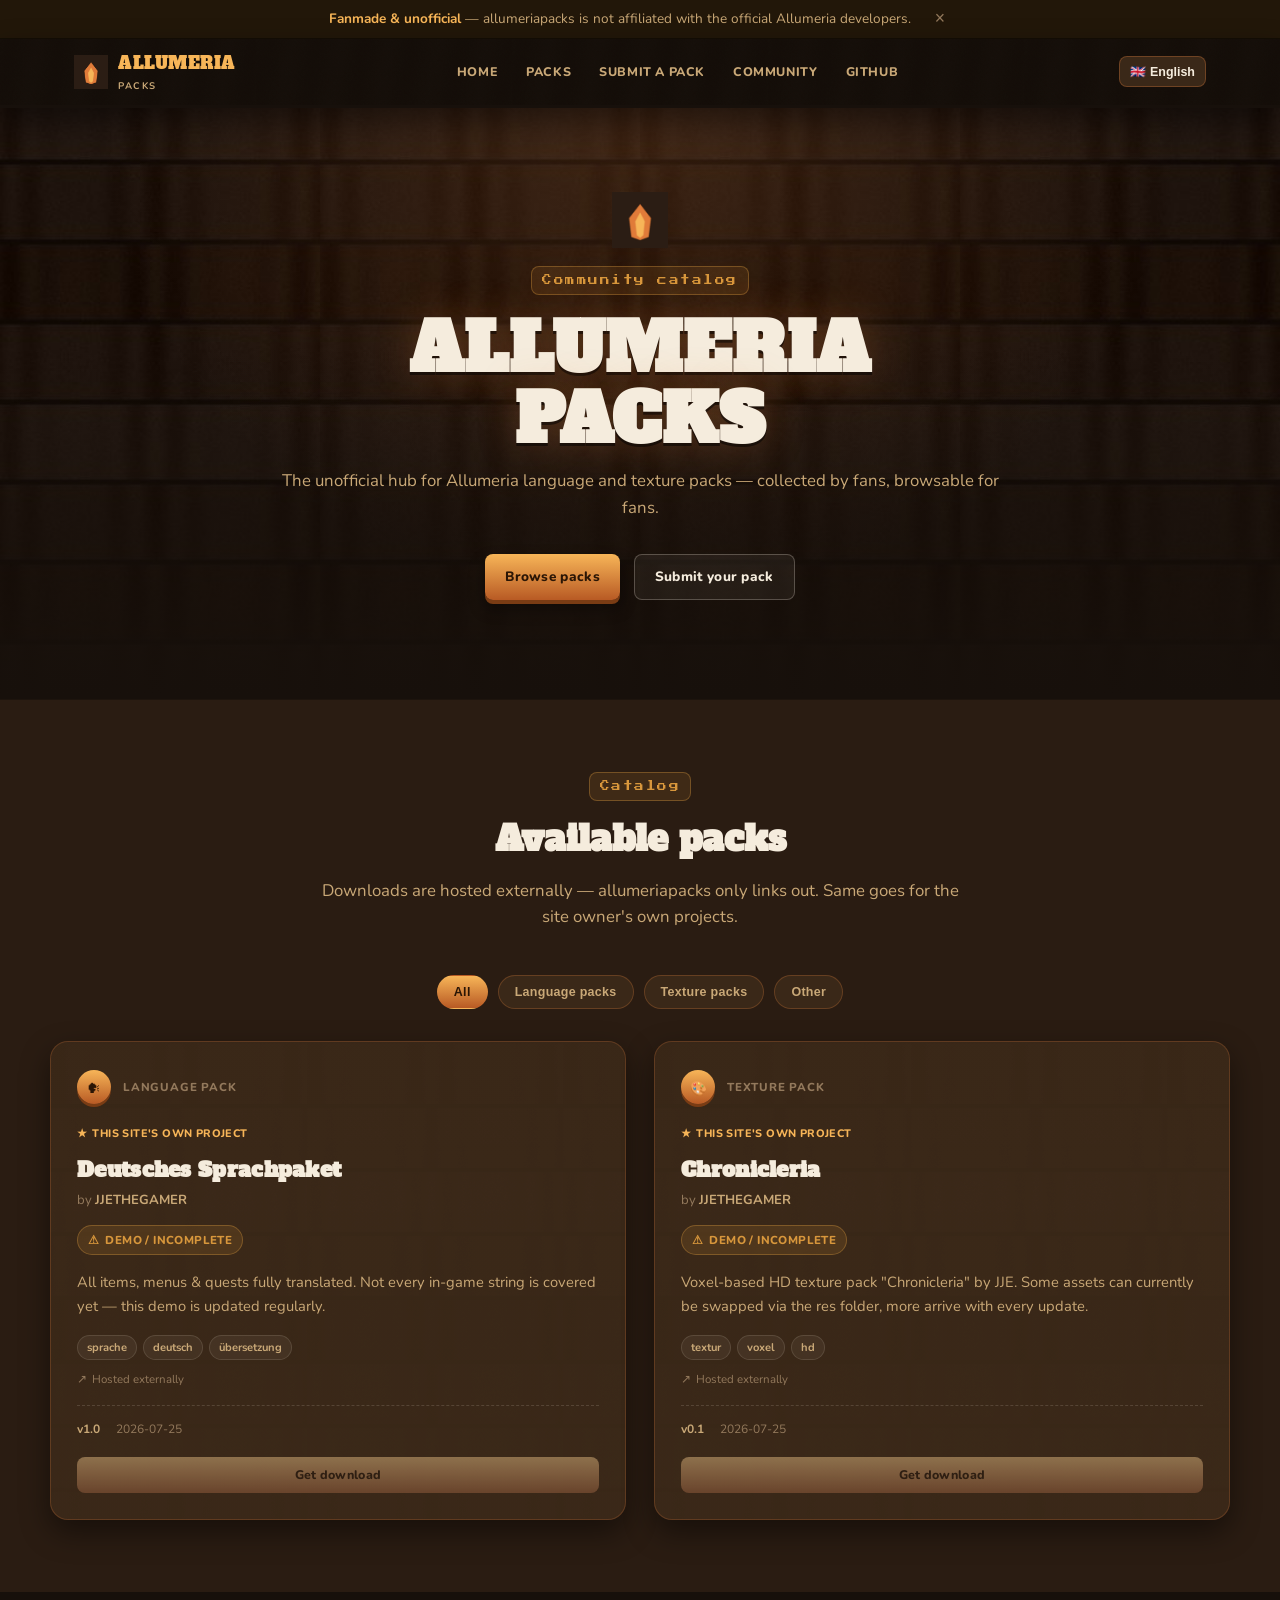
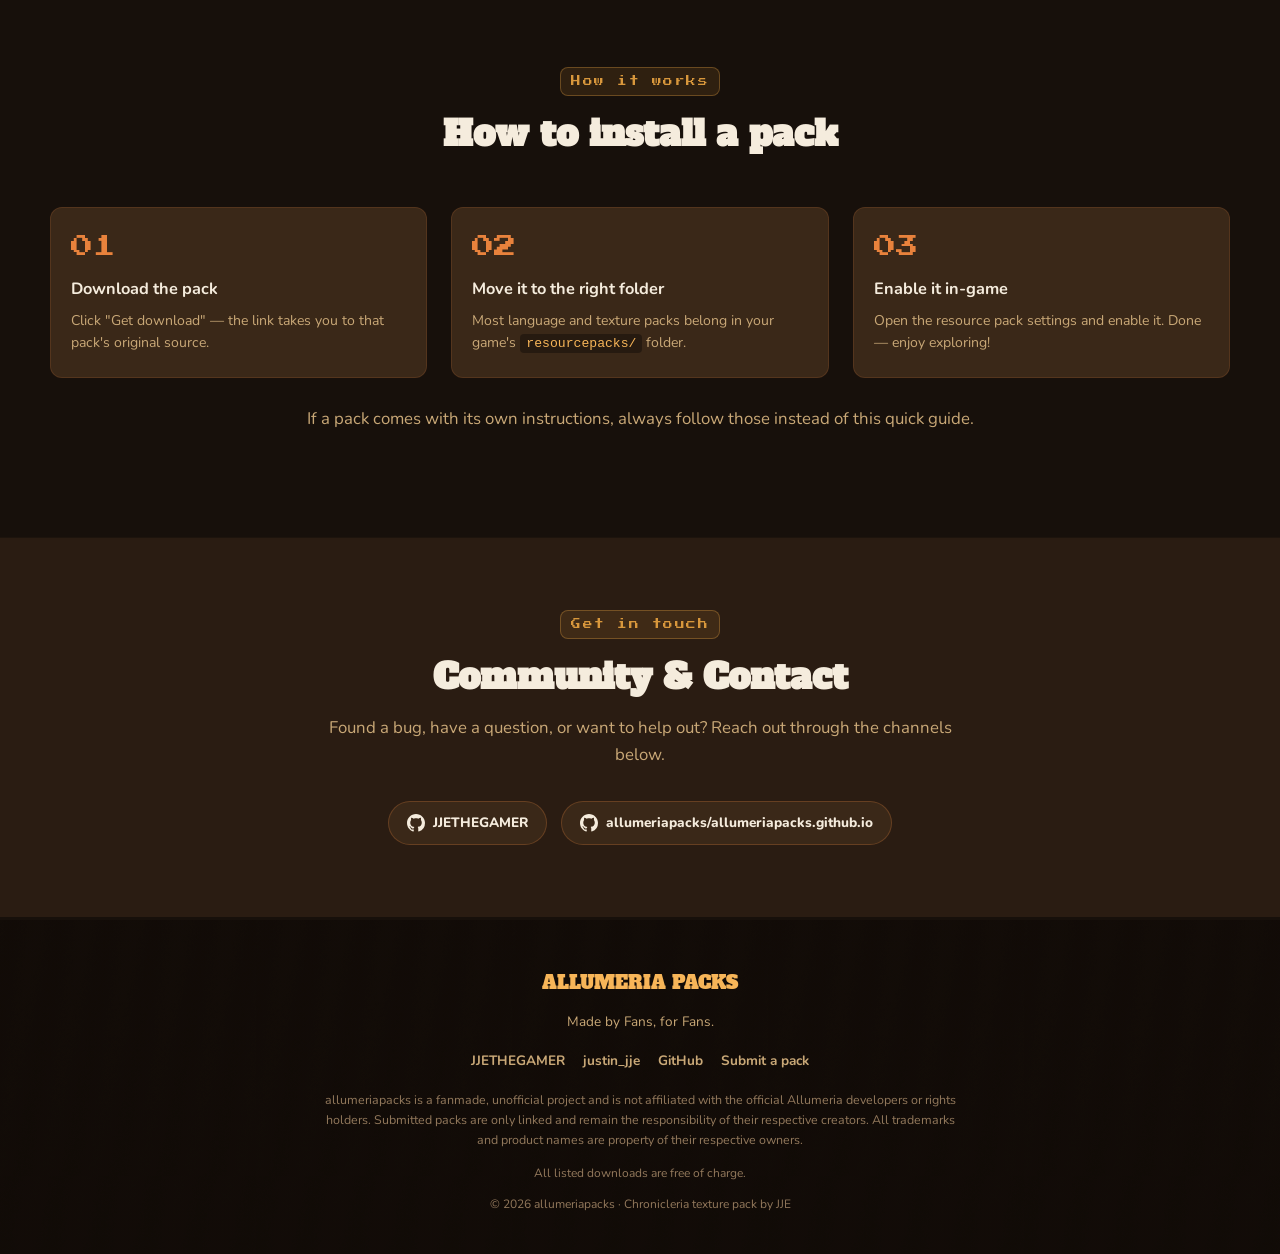
==== index.html @ 22b9f439 "added page files" ====
<!doctype html>
<html lang="de">
<head>
<meta charset="UTF-8">
<meta name="viewport" content="width=device-width, initial-scale=1">

<!-- ============================= SEO ============================= -->
<title>allumeriapacks – Sammelstelle für Sprach- & Texturepakete zu Allumeria</title>
<meta name="description" content="Inoffizielle, fanmade Sammelstelle für Allumeria: Sprachpakete, Texturepakete & mehr von der Community. Kostenlos, durchsuchbar und offen für eigene Einreichungen.">
<meta name="keywords" content="Allumeria, Allumeria Packs, allumeriapacks, Chronicleria, Sprachpaket, Texturepaket, Resourcepack, JJETHEGAMER, Fanmade, inoffiziell">
<meta name="author" content="JJETHEGAMER">
<meta name="robots" content="index, follow">
<link rel="canonical" href="https://allumeriapacks.github.io/">
<meta name="theme-color" content="#2a1a0e">

<!-- Open Graph -->
<meta property="og:type" content="website">
<meta property="og:site_name" content="allumeriapacks">
<meta property="og:title" content="allumeriapacks – Sammelstelle für Sprach- & Texturepakete zu Allumeria">
<meta property="og:description" content="Inoffizielle, fanmade Sammelstelle für Allumeria: Sprachpakete, Texturepakete & mehr von der Community.">
<meta property="og:url" content="https://allumeriapacks.github.io/">
<meta property="og:image" content="https://allumeriapacks.github.io/assets/img/og-image.png">
<meta property="og:locale" content="de_DE">
<meta property="og:locale:alternate" content="en_US">
<meta property="og:locale:alternate" content="pl_PL">
<meta property="og:locale:alternate" content="ru_RU">
<meta property="og:locale:alternate" content="uk_UA">

<!-- Twitter -->
<meta name="twitter:card" content="summary_large_image">
<meta name="twitter:title" content="allumeriapacks – Sammelstelle für Sprach- & Texturepakete zu Allumeria">
<meta name="twitter:description" content="Inoffizielle, fanmade Sammelstelle für Allumeria: Sprachpakete, Texturepakete & mehr von der Community.">
<meta name="twitter:image" content="https://allumeriapacks.github.io/assets/img/og-image.png">

<!-- Icons -->
<link rel="icon" href="assets/img/favicon-32.png" sizes="32x32" type="image/png">
<link rel="icon" href="assets/img/favicon-16.png" sizes="16x16" type="image/png">
<link rel="apple-touch-icon" href="assets/img/favicon-180.png">
<link rel="shortcut icon" href="assets/img/favicon.ico">

<!-- Fonts -->
<link rel="preconnect" href="https://fonts.googleapis.com">
<link rel="preconnect" href="https://fonts.gstatic.com" crossorigin>
<link href="https://fonts.googleapis.com/css2?family=Alfa+Slab+One&family=Nunito:wght@400;600;700;800;900&family=Press+Start+2P&display=swap" rel="stylesheet">

<link rel="stylesheet" href="assets/css/style.css">

<!-- JSON-LD structured data -->
<script type="application/ld+json">
{
  "@context": "https://schema.org",
  "@type": "WebSite",
  "name": "allumeriapacks",
  "url": "https://allumeriapacks.github.io/",
  "description": "Inoffizielle, fanmade Sammelstelle für Allumeria: Sprachpakete, Texturepakete & mehr von der Community.",
  "inLanguage": ["de", "en", "pl", "ru", "uk"],
  "publisher": {
    "@type": "Person",
    "name": "JJE",
    "alternateName": "JJETHEGAMER"
  }
}
</script>
</head>
<body>

<!-- Disclaimer banner -->
<div class="disclaimer-banner" id="disclaimer-banner">
  <div class="disclaimer-banner__inner">
    <span data-i18n-html="banner.text"></span>
    <button class="dismiss" type="button" aria-label="Banner schließen" data-i18n-aria="banner.dismiss">&times;</button>
  </div>
</div>

<!-- Header -->
<header class="site-header">
  <nav class="nav" aria-label="Hauptnavigation">
    <a class="brand" href="index.html">
      <img class="brand__flame" src="assets/img/favicon.png" alt="" width="34" height="34">
      <span>ALLUMERIA<br><small>PACKS</small></span>
    </a>

    <button class="nav__toggle" id="nav-toggle" aria-expanded="false" aria-controls="nav-links" aria-label="Menü öffnen">☰</button>

    <ul class="nav__links" id="nav-links">
      <li><a href="index.html" data-i18n="nav.home">Home</a></li>
      <li><a href="index.html#catalog" data-i18n="nav.catalog">Packs</a></li>
      <li><a href="submit.html" data-i18n="nav.submit">Pack einreichen</a></li>
      <li><a href="index.html#community" data-i18n="nav.community">Community</a></li>
      <li><a href="https://github.com/allumeriapacks/allumeriapacks.github.io" target="_blank" rel="noopener" data-i18n="nav.github">GitHub</a></li>
    </ul>

    <div class="nav__actions">
      <div class="lang-switch" id="lang-switch">
        <button class="lang-switch__btn" id="lang-current" type="button" aria-haspopup="true">DE</button>
        <div class="lang-switch__menu" id="lang-menu" role="menu"></div>
      </div>
    </div>
  </nav>
</header>

<!-- Hero -->
<section class="hero">
  <div class="hero__inner">
    <img class="hero__flame" src="assets/img/favicon.png" alt="" width="56" height="56">
    <span class="eyebrow" data-i18n="hero.eyebrow">Community-Katalog</span>
    <h1 data-i18n="hero.title">ALLUMERIA PACKS</h1>
    <p class="hero__subtitle" data-i18n="hero.subtitle">
      Die inoffizielle Sammelstelle für Sprach- und Texturepakete zu Allumeria — von Fans zusammengetragen, für Fans durchsuchbar.
    </p>
    <div class="hero__actions">
      <a class="btn btn--primary" href="#catalog" data-i18n="hero.cta_primary">Packs durchsuchen</a>
      <a class="btn btn--ghost" href="submit.html" data-i18n="hero.cta_secondary">Eigenes Pack einreichen</a>
    </div>
  </div>
</section>

<!-- Catalog -->
<section class="packs" id="catalog">
  <div class="section__head">
    <span class="eyebrow" data-i18n="catalog.eyebrow">Katalog</span>
    <h2 data-i18n="catalog.title">Verfügbare Packs</h2>
    <p class="hero__subtitle" data-i18n="catalog.subtitle" style="margin-top:10px;">
      Downloads werden extern gehostet — allumeriapacks verlinkt nur dorthin.
    </p>
  </div>

  <div class="filter-bar" id="filter-bar" role="group" aria-label="Nach Typ filtern">
    <button class="filter-chip" data-filter="all" aria-pressed="true" data-i18n="filter.all">Alle</button>
    <button class="filter-chip" data-filter="language" aria-pressed="false" data-i18n="filter.language">Sprachpakete</button>
    <button class="filter-chip" data-filter="texture" aria-pressed="false" data-i18n="filter.texture">Texturepakete</button>
    <button class="filter-chip" data-filter="other" aria-pressed="false" data-i18n="filter.other">Sonstiges</button>
  </div>

  <div class="pack-grid" id="pack-grid"></div>

  <div class="empty-state" id="pack-empty" hidden>
    <h3>Noch keine Packs in dieser Kategorie</h3>
    <p>Sei die erste Person, die hier ein Pack einreicht!</p>
    <p style="margin-top:18px;"><a class="btn btn--primary btn--sm" href="submit.html" data-i18n="hero.cta_secondary">Eigenes Pack einreichen</a></p>
  </div>
</section>

<!-- Installation guide -->
<section id="installation">
  <div class="section__head">
    <span class="eyebrow" data-i18n="install.eyebrow">So geht's</span>
    <h2 data-i18n="install.title">So installierst du ein Paket</h2>
  </div>
  <div class="install-steps">
    <div class="install-step">
      <span class="install-step__num">01</span>
      <h3 data-i18n="install.step1_title">Pack herunterladen</h3>
      <p data-i18n="install.step1_text">Klick auf „Zum Download“ — der Link führt zur Originalquelle des jeweiligen Packs.</p>
    </div>
    <div class="install-step">
      <span class="install-step__num">02</span>
      <h3 data-i18n="install.step2_title">In den richtigen Ordner legen</h3>
      <p data-i18n-html="install.step2_text">Die meisten Sprach- und Texturepakete gehören in den <code>resourcepacks/</code>-Ordner deines Spiels.</p>
    </div>
    <div class="install-step">
      <span class="install-step__num">03</span>
      <h3 data-i18n="install.step3_title">Im Spiel aktivieren</h3>
      <p data-i18n="install.step3_text">Öffne die Paket-Einstellungen und aktiviere das Pack. Fertig — viel Spaß beim Erkunden!</p>
    </div>
  </div>
  <p class="hero__subtitle" style="text-align:center; margin-top:28px;" data-i18n="install.note">
    Bringt ein Pack eine eigene Anleitung mit? Diese hat immer Vorrang vor der Kurzanleitung hier.
  </p>
</section>

<!-- Community -->
<section class="community" id="community">
  <div class="section__head" style="margin-bottom:0;">
    <span class="eyebrow" data-i18n="community.eyebrow">Kontakt</span>
    <h2 data-i18n="community.title">Community & Kontakt</h2>
    <p class="hero__subtitle" data-i18n="community.text" style="margin-top:10px;">
      Fragen, Bugs gefunden oder Lust mitzuhelfen? Meld dich gerne über die Kanäle unten.
    </p>
  </div>
  <div class="community__socials">
    <a class="social-pill" href="https://github.com/JJETHEGAMER" target="_blank" rel="noopener">
      <svg viewBox="0 0 16 16" fill="currentColor" aria-hidden="true"><path d="M8 0C3.58 0 0 3.58 0 8c0 3.54 2.29 6.53 5.47 7.59.4.07.55-.17.55-.38 0-.19-.01-.82-.01-1.49-2.01.37-2.53-.49-2.69-.94-.09-.23-.48-.94-.82-1.13-.28-.15-.68-.52-.01-.53.63-.01 1.08.58 1.23.82.72 1.21 1.87.87 2.33.66.07-.52.28-.87.51-1.07-1.78-.2-3.64-.89-3.64-3.95 0-.87.31-1.59.82-2.15-.08-.2-.36-1.02.08-2.12 0 0 .67-.21 2.2.82.64-.18 1.32-.27 2-.27.68 0 1.36.09 2 .27 1.53-1.04 2.2-.82 2.2-.82.44 1.1.16 1.92.08 2.12.51.56.82 1.27.82 2.15 0 3.07-1.87 3.75-3.65 3.95.29.25.54.73.54 1.48 0 1.07-.01 1.93-.01 2.2 0 .21.15.46.55.38A8.01 8.01 0 0016 8c0-4.42-3.58-8-8-8z"/></svg>
      JJETHEGAMER
    </a>
    <a class="social-pill" href="https://github.com/allumeriapacks/allumeriapacks.github.io" target="_blank" rel="noopener">
      <svg viewBox="0 0 16 16" fill="currentColor" aria-hidden="true"><path d="M8 0C3.58 0 0 3.58 0 8c0 3.54 2.29 6.53 5.47 7.59.4.07.55-.17.55-.38 0-.19-.01-.82-.01-1.49-2.01.37-2.53-.49-2.69-.94-.09-.23-.48-.94-.82-1.13-.28-.15-.68-.52-.01-.53.63-.01 1.08.58 1.23.82.72 1.21 1.87.87 2.33.66.07-.52.28-.87.51-1.07-1.78-.2-3.64-.89-3.64-3.95 0-.87.31-1.59.82-2.15-.08-.2-.36-1.02.08-2.12 0 0 .67-.21 2.2.82.64-.18 1.32-.27 2-.27.68 0 1.36.09 2 .27 1.53-1.04 2.2-.82 2.2-.82.44 1.1.16 1.92.08 2.12.51.56.82 1.27.82 2.15 0 3.07-1.87 3.75-3.65 3.95.29.25.54.73.54 1.48 0 1.07-.01 1.93-.01 2.2 0 .21.15.46.55.38A8.01 8.01 0 0016 8c0-4.42-3.58-8-8-8z"/></svg>
      allumeriapacks/allumeriapacks.github.io
    </a>
  </div>
</section>

<!-- Footer -->
<footer class="site-footer">
  <div class="site-footer__brand">ALLUMERIA PACKS</div>
  <p class="site-footer__tagline" data-i18n="footer.tagline">Made by Fans, for Fans.</p>
  <div class="site-footer__socials">
    <a href="https://github.com/JJETHEGAMER" target="_blank" rel="noopener">JJETHEGAMER</a>
    <a href="https://instagram.com/justin_jje" target="_blank" rel="noopener">justin_jje</a>
    <a href="https://github.com/allumeriapacks/allumeriapacks.github.io" target="_blank" rel="noopener">GitHub</a>
    <a href="submit.html" data-i18n="nav.submit">Pack einreichen</a>
  </div>
  <p class="site-footer__disclaimer" data-i18n="footer.disclaimer">
    allumeriapacks ist ein fanmade, inoffizielles Projekt und steht in keiner Verbindung zu den offiziellen Allumeria-Entwicklern oder -Rechteinhabern. Eingereichte Packs werden nur verlinkt und liegen in der Verantwortung ihrer jeweiligen Ersteller.
  </p>
  <p class="site-footer__rights" data-i18n="footer.rights">Alle gelisteten Downloads sind kostenlos.</p>
  <p class="site-footer__rights">© <span id="footer-year">2026</span> allumeriapacks · <span data-i18n="footer.credit">Chronicleria Texturepaket von JJE</span></p>
</footer>

<script src="assets/js/main.js"></script>
</body>
</html>
---- assets/css/style.css ----
/* =========================================================
   allumeriapacks — stylesheet
   Fanmade / inoffizieller Download-Bereich für Allumeria
   Design: rustikales Lagerfeuer-/Holz-Thema
   ========================================================= */

:root {
  /* palette */
  --bg-deep: #17100b;
  --bg-panel: #2a1c12;
  --bg-panel-2: #221709;
  --bg-card: #3a2818;
  --bg-card-hover: #43301d;
  --wood-seam: #17100b;
  --accent: #e8823c;
  --accent-dark: #b85a24;
  --accent-light: #f7b558;
  --text-cream: #f5ecdd;
  --text-muted: #c9a877;
  --text-faint: #93795c;
  --ok: #7fa650;
  --demo: #d8973c;
  --border-glow: rgba(232, 130, 60, 0.35);

  --font-display: "Alfa Slab One", "Georgia", serif;
  --font-body: "Nunito", "Segoe UI", sans-serif;
  --font-pixel: "Press Start 2P", monospace;

  --radius-lg: 18px;
  --radius-md: 12px;
  --radius-sm: 8px;
  --shadow-panel: 0 12px 30px rgba(0, 0, 0, 0.45);
  --container: 1180px;
}

@media (prefers-reduced-motion: reduce) {
  * { animation-duration: 0.001ms !important; transition-duration: 0.001ms !important; }
}

* { box-sizing: border-box; }

html { scroll-behavior: smooth; }

body {
  margin: 0;
  background: var(--bg-deep);
  color: var(--text-cream);
  font-family: var(--font-body);
  font-size: 16px;
  line-height: 1.6;
}

img { max-width: 100%; display: block; }

a { color: inherit; text-decoration: none; }

.container {
  max-width: var(--container);
  margin: 0 auto;
  padding: 0 24px;
}

.visually-hidden {
  position: absolute;
  width: 1px; height: 1px;
  overflow: hidden;
  clip: rect(0 0 0 0);
  white-space: nowrap;
}

/* focus visibility */
a:focus-visible,
button:focus-visible,
select:focus-visible {
  outline: 3px solid var(--accent-light);
  outline-offset: 2px;
}

/* =========================================================
   Top disclaimer banner
   ========================================================= */
.disclaimer-banner {
  background: var(--bg-panel-2);
  border-bottom: 1px solid rgba(0,0,0,0.4);
  color: var(--text-muted);
  font-size: 0.85rem;
}
.disclaimer-banner__inner {
  max-width: var(--container);
  margin: 0 auto;
  padding: 8px 24px;
  display: flex;
  align-items: center;
  gap: 10px;
  justify-content: center;
  text-align: center;
}
.disclaimer-banner__inner strong { color: var(--accent-light); }
.disclaimer-banner .dismiss {
  background: none;
  border: none;
  color: var(--text-faint);
  cursor: pointer;
  font-size: 1.1rem;
  line-height: 1;
  margin-left: 8px;
  padding: 2px 6px;
}
.disclaimer-banner .dismiss:hover { color: var(--accent-light); }
.disclaimer-banner[hidden] { display: none; }

/* =========================================================
   Header / Nav
   ========================================================= */
.site-header {
  position: sticky;
  top: 0;
  z-index: 40;
  background-image:
    linear-gradient(rgba(20, 14, 9, 0.85), rgba(20, 14, 9, 0.85)),
    url("../img/wood-panel.png");
  background-size: auto, 256px;
  border-bottom: 3px solid var(--wood-seam);
  box-shadow: var(--shadow-panel);
}

.nav {
  display: flex;
  align-items: center;
  justify-content: space-between;
  gap: 20px;
  padding: 12px 24px;
  max-width: var(--container);
  margin: 0 auto;
  position: relative;
}

.brand {
  display: flex;
  align-items: center;
  gap: 10px;
  font-family: var(--font-display);
  font-size: 1.05rem;
  letter-spacing: 0.5px;
  color: var(--accent-light);
  white-space: nowrap;
}
.brand__flame { width: 34px; height: 34px; flex-shrink: 0; }
.brand small {
  display: block;
  font-family: var(--font-body);
  font-weight: 700;
  font-size: 0.6rem;
  letter-spacing: 1.5px;
  color: var(--text-muted);
}

.nav__toggle {
  display: none;
  background: none;
  border: 1px solid var(--text-faint);
  border-radius: var(--radius-sm);
  color: var(--text-cream);
  font-size: 1.2rem;
  padding: 6px 10px;
  cursor: pointer;
}

.nav__links {
  display: flex;
  gap: 4px;
  list-style: none;
  margin: 0;
  padding: 0;
  flex-wrap: wrap;
}
.nav__links a {
  display: inline-block;
  padding: 8px 12px;
  font-weight: 800;
  font-size: 0.78rem;
  letter-spacing: 0.6px;
  text-transform: uppercase;
  color: var(--text-muted);
  border-radius: var(--radius-sm);
  transition: color 0.15s ease, background 0.15s ease;
}
.nav__links a:hover,
.nav__links a:focus-visible {
  color: var(--accent-light);
  background: rgba(232, 130, 60, 0.1);
}

.nav__actions {
  display: flex;
  align-items: center;
  gap: 10px;
}

.lang-switch { position: relative; }
.lang-switch__btn {
  display: flex;
  align-items: center;
  gap: 6px;
  background: var(--bg-card);
  border: 1px solid rgba(232, 130, 60, 0.3);
  color: var(--text-cream);
  padding: 7px 10px;
  border-radius: var(--radius-sm);
  font-weight: 700;
  font-size: 0.78rem;
  cursor: pointer;
}
.lang-switch__btn:hover { border-color: var(--accent); }
.lang-switch__menu {
  position: absolute;
  right: 0;
  top: calc(100% + 8px);
  background: var(--bg-card);
  border: 1px solid rgba(232, 130, 60, 0.25);
  border-radius: var(--radius-md);
  box-shadow: var(--shadow-panel);
  min-width: 170px;
  padding: 6px;
  display: none;
  z-index: 50;
}
.lang-switch.open .lang-switch__menu { display: block; }
.lang-switch__menu button {
  width: 100%;
  display: flex;
  align-items: center;
  gap: 8px;
  background: none;
  border: none;
  color: var(--text-cream);
  padding: 8px 10px;
  border-radius: var(--radius-sm);
  font-size: 0.85rem;
  cursor: pointer;
  text-align: left;
}
.lang-switch__menu button:hover { background: rgba(232, 130, 60, 0.15); }
.lang-switch__menu button[aria-current="true"] { color: var(--accent-light); font-weight: 800; }

.btn {
  display: inline-flex;
  align-items: center;
  justify-content: center;
  gap: 8px;
  font-family: var(--font-body);
  font-weight: 800;
  font-size: 0.85rem;
  letter-spacing: 0.3px;
  padding: 11px 20px;
  border-radius: var(--radius-sm);
  border: none;
  cursor: pointer;
  transition: transform 0.12s ease, box-shadow 0.12s ease, background 0.15s ease;
}
.btn:active { transform: translateY(1px); }

.btn--primary {
  background: linear-gradient(180deg, var(--accent-light), var(--accent-dark));
  color: #2a1505;
  box-shadow: 0 4px 0 #7a3c14, 0 8px 16px rgba(0,0,0,0.35);
}
.btn--primary:hover { filter: brightness(1.07); }

.btn--ghost {
  background: rgba(245, 236, 221, 0.06);
  color: var(--text-cream);
  border: 1px solid rgba(245, 236, 221, 0.25);
}
.btn--ghost:hover { background: rgba(245, 236, 221, 0.12); }

.btn--sm { padding: 8px 14px; font-size: 0.78rem; }
.btn--block { width: 100%; }
.btn--disabled {
  opacity: 0.5;
  cursor: not-allowed;
  box-shadow: none;
  filter: grayscale(0.4);
}
.btn--disabled:hover { filter: grayscale(0.4); }

/* =========================================================
   Hero
   ========================================================= */
.hero {
  position: relative;
  padding: 84px 24px 96px;
  text-align: center;
  background:
    radial-gradient(ellipse at 50% 0%, rgba(232,130,60,0.16), transparent 60%),
    url("../img/hero-bg.jpg") center / cover;
  border-bottom: 3px solid var(--wood-seam);
  overflow: hidden;
}
.hero::after {
  content: "";
  position: absolute;
  inset: 0;
  background: linear-gradient(180deg, transparent 40%, var(--bg-deep) 100%);
  pointer-events: none;
}
.hero__inner { position: relative; z-index: 1; max-width: 720px; margin: 0 auto; }

.hero__flame {
  width: 56px;
  height: 56px;
  margin: 0 auto 18px;
  animation: flicker 2.6s ease-in-out infinite;
}
@keyframes flicker {
  0%, 100% { transform: scale(1) rotate(-1deg); filter: brightness(1); }
  50% { transform: scale(1.06) rotate(1deg); filter: brightness(1.15); }
}

.eyebrow {
  display: inline-block;
  font-family: var(--font-pixel);
  font-size: 0.6rem;
  letter-spacing: 1.5px;
  color: var(--demo);
  background: rgba(216, 151, 60, 0.12);
  border: 1px solid rgba(216, 151, 60, 0.35);
  padding: 6px 10px;
  border-radius: var(--radius-sm);
  margin-bottom: 18px;
}

.hero h1 {
  font-family: var(--font-display);
  font-size: clamp(2.4rem, 6vw, 4.2rem);
  line-height: 1.05;
  margin: 0 0 14px;
  color: var(--text-cream);
  text-shadow: 0 3px 0 rgba(0,0,0,0.5), 0 0 40px rgba(232,130,60,0.25);
  letter-spacing: 1px;
}
.hero__subtitle {
  font-size: 1.05rem;
  color: var(--text-muted);
  margin: 0 0 32px;
}
.hero__actions {
  display: flex;
  justify-content: center;
  gap: 14px;
  flex-wrap: wrap;
}

/* =========================================================
   Section shared
   ========================================================= */
section { padding: 72px 24px; }
.section__head {
  max-width: 640px;
  margin: 0 auto 44px;
  text-align: center;
}
.section__head h2 {
  font-family: var(--font-display);
  font-size: clamp(1.6rem, 3.4vw, 2.2rem);
  margin: 10px 0 0;
  color: var(--text-cream);
}
.section__head .eyebrow { margin-bottom: 0; }

/* =========================================================
   Pack cards
   ========================================================= */
.packs {
  background: var(--bg-panel);
  border-top: 1px solid rgba(0,0,0,0.3);
  border-bottom: 3px solid var(--wood-seam);
}
.pack-grid {
  max-width: var(--container);
  margin: 0 auto;
  display: grid;
  grid-template-columns: repeat(auto-fit, minmax(320px, 1fr));
  gap: 28px;
}

.pack-card {
  position: relative;
  background:
    linear-gradient(rgba(58, 40, 24, 0.94), rgba(58, 40, 24, 0.97)),
    url("../img/wood-plank.png");
  background-size: auto, 256px;
  border: 1px solid rgba(232, 130, 60, 0.22);
  border-radius: var(--radius-lg);
  padding: 28px 26px 26px;
  box-shadow: var(--shadow-panel);
  transition: transform 0.18s ease, box-shadow 0.18s ease, border-color 0.18s ease;
}
.pack-card:hover {
  transform: translateY(-4px);
  border-color: var(--border-glow);
  box-shadow: 0 18px 40px rgba(0,0,0,0.5), 0 0 0 1px var(--border-glow);
}

.pack-card__top {
  display: flex;
  align-items: center;
  gap: 12px;
  margin-bottom: 16px;
}
.pack-card__badge {
  flex-shrink: 0;
  width: 34px;
  height: 34px;
  border-radius: 50%;
  background: linear-gradient(180deg, var(--accent-light), var(--accent-dark));
  color: #2a1505;
  font-family: var(--font-pixel);
  font-size: 0.85rem;
  display: flex;
  align-items: center;
  justify-content: center;
  box-shadow: 0 3px 0 #7a3c14;
}
.pack-card__kicker {
  font-size: 0.72rem;
  font-weight: 800;
  letter-spacing: 0.8px;
  text-transform: uppercase;
  color: var(--text-faint);
}

.pack-card h3 {
  font-family: var(--font-display);
  font-size: 1.3rem;
  margin: 0 0 4px;
  color: var(--text-cream);
  letter-spacing: 0.3px;
}
.pack-card__subtitle {
  font-size: 0.85rem;
  color: var(--text-muted);
  margin: 0 0 14px;
}

.status-tag {
  display: inline-flex;
  align-items: center;
  gap: 6px;
  font-size: 0.72rem;
  font-weight: 800;
  letter-spacing: 0.4px;
  text-transform: uppercase;
  padding: 5px 10px;
  border-radius: 20px;
  margin-bottom: 16px;
}
.status-tag--demo {
  color: var(--demo);
  background: rgba(216, 151, 60, 0.14);
  border: 1px solid rgba(216, 151, 60, 0.35);
}
.status-tag--demo::before { content: "\26A0\FE0E"; }

.pack-card p.desc {
  font-size: 0.92rem;
  color: var(--text-muted);
  margin: 0 0 16px;
}

.pack-card__features {
  list-style: none;
  margin: 0 0 20px;
  padding: 0;
  display: grid;
  gap: 8px;
}
.pack-card__features li {
  font-size: 0.85rem;
  color: var(--text-cream);
  display: flex;
  gap: 8px;
  align-items: flex-start;
}
.pack-card__features li::before {
  content: "\2713";
  color: var(--accent-light);
  font-weight: 900;
  flex-shrink: 0;
}

.pack-card__meta {
  display: flex;
  gap: 16px;
  flex-wrap: wrap;
  font-size: 0.75rem;
  color: var(--text-faint);
  margin-bottom: 18px;
  border-top: 1px dashed rgba(245,236,221,0.15);
  padding-top: 14px;
}
.pack-card__meta strong { color: var(--text-muted); }

.pack-card__actions {
  display: flex;
  gap: 10px;
  flex-wrap: wrap;
}
.pack-card__actions .btn { flex: 1 1 auto; }

/* =========================================================
   Installation steps
   ========================================================= */
.install-steps {
  max-width: var(--container);
  margin: 0 auto;
  display: grid;
  grid-template-columns: repeat(auto-fit, minmax(260px, 1fr));
  gap: 24px;
}
.install-step {
  background: var(--bg-card);
  border: 1px solid rgba(232,130,60,0.15);
  border-radius: var(--radius-md);
  padding: 22px 20px;
  position: relative;
}
.install-step__num {
  font-family: var(--font-pixel);
  font-size: 1.4rem;
  color: var(--accent);
  margin-bottom: 10px;
  display: block;
}
.install-step h3 {
  font-size: 1.02rem;
  margin: 0 0 8px;
  color: var(--text-cream);
}
.install-step p {
  font-size: 0.88rem;
  color: var(--text-muted);
  margin: 0;
}
.install-step code {
  background: rgba(0,0,0,0.35);
  padding: 2px 6px;
  border-radius: 4px;
  font-size: 0.82rem;
  color: var(--accent-light);
}

/* =========================================================
   Community
   ========================================================= */
.community {
  background: var(--bg-panel);
  border-top: 1px solid rgba(0,0,0,0.3);
  border-bottom: 3px solid var(--wood-seam);
  text-align: center;
}
.community__socials {
  display: flex;
  justify-content: center;
  gap: 14px;
  flex-wrap: wrap;
  margin-top: 28px;
}
.social-pill {
  display: inline-flex;
  align-items: center;
  gap: 8px;
  background: var(--bg-card);
  border: 1px solid rgba(232,130,60,0.25);
  padding: 10px 18px;
  border-radius: 30px;
  font-weight: 800;
  font-size: 0.85rem;
  color: var(--text-cream);
  transition: border-color 0.15s ease, transform 0.15s ease;
}
.social-pill:hover { border-color: var(--accent); transform: translateY(-2px); }
.social-pill svg { width: 18px; height: 18px; }

/* =========================================================
   Footer
   ========================================================= */
.site-footer {
  background-image:
    linear-gradient(rgba(17,11,7,0.9), rgba(17,11,7,0.94)),
    url("../img/wood-panel.png");
  background-size: auto, 256px;
  padding: 48px 24px 28px;
  text-align: center;
  color: var(--text-faint);
  font-size: 0.85rem;
}
.site-footer__brand {
  font-family: var(--font-display);
  color: var(--accent-light);
  font-size: 1.15rem;
  margin-bottom: 6px;
}
.site-footer__tagline { color: var(--text-muted); margin-bottom: 18px; }
.site-footer__socials {
  display: flex;
  justify-content: center;
  gap: 18px;
  margin-bottom: 18px;
  flex-wrap: wrap;
}
.site-footer__socials a { color: var(--text-muted); font-weight: 700; }
.site-footer__socials a:hover { color: var(--accent-light); }
.site-footer__disclaimer {
  max-width: 640px;
  margin: 0 auto 14px;
  font-size: 0.78rem;
  line-height: 1.6;
}
.site-footer__rights { font-size: 0.75rem; }

/* =========================================================
   Modal (preview)
   ========================================================= */
.modal-overlay {
  position: fixed;
  inset: 0;
  background: rgba(10, 6, 4, 0.75);
  display: none;
  align-items: center;
  justify-content: center;
  z-index: 100;
  padding: 20px;
}
.modal-overlay.open { display: flex; }
.modal {
  background: var(--bg-card);
  border: 1px solid rgba(232,130,60,0.3);
  border-radius: var(--radius-lg);
  max-width: 560px;
  width: 100%;
  padding: 26px;
  box-shadow: var(--shadow-panel);
}
.modal h3 { font-family: var(--font-display); color: var(--accent-light); margin-top: 0; }
.modal__close {
  float: right;
  background: none;
  border: none;
  color: var(--text-muted);
  font-size: 1.3rem;
  cursor: pointer;
}
.modal__body { clear: both; }
.modal__body ul { padding-left: 20px; color: var(--text-muted); }

/* =========================================================
   Catalog filter bar
   ========================================================= */
.filter-bar {
  max-width: var(--container);
  margin: 0 auto 32px;
  display: flex;
  gap: 10px;
  flex-wrap: wrap;
  justify-content: center;
}
.filter-chip {
  background: var(--bg-card);
  border: 1px solid rgba(232, 130, 60, 0.25);
  color: var(--text-muted);
  padding: 9px 16px;
  border-radius: 30px;
  font-weight: 800;
  font-size: 0.78rem;
  letter-spacing: 0.3px;
  cursor: pointer;
  transition: all 0.15s ease;
}
.filter-chip:hover { border-color: var(--accent); color: var(--text-cream); }
.filter-chip[aria-pressed="true"] {
  background: linear-gradient(180deg, var(--accent-light), var(--accent-dark));
  color: #2a1505;
  border-color: transparent;
}

.pack-card__official {
  display: inline-flex;
  align-items: center;
  gap: 5px;
  font-size: 0.68rem;
  font-weight: 800;
  letter-spacing: 0.4px;
  text-transform: uppercase;
  color: var(--accent-light);
  margin-bottom: 10px;
}
.pack-card__official::before { content: "\2605"; }

.pack-card__author {
  font-size: 0.82rem;
  color: var(--text-faint);
  margin: 0 0 14px;
}
.pack-card__author a { color: var(--text-muted); font-weight: 700; }
.pack-card__author a:hover { color: var(--accent-light); }

.pack-card__tags {
  list-style: none;
  display: flex;
  flex-wrap: wrap;
  gap: 6px;
  margin: 0 0 16px;
  padding: 0;
}
.pack-card__tags li {
  font-size: 0.7rem;
  font-weight: 700;
  color: var(--text-muted);
  background: rgba(245, 236, 221, 0.06);
  border: 1px solid rgba(245, 236, 221, 0.12);
  padding: 3px 9px;
  border-radius: 20px;
}

.pack-card__external {
  font-size: 0.72rem;
  color: var(--text-faint);
  margin: -6px 0 16px;
  display: flex;
  align-items: center;
  gap: 5px;
}
.pack-card__external::before { content: "\2197"; }

.empty-state {
  max-width: var(--container);
  margin: 0 auto;
  text-align: center;
  padding: 60px 20px;
  border: 2px dashed rgba(232, 130, 60, 0.25);
  border-radius: var(--radius-lg);
  color: var(--text-muted);
}
.empty-state h3 {
  font-family: var(--font-display);
  color: var(--text-cream);
  margin: 0 0 8px;
  font-size: 1.2rem;
}
.empty-state[hidden] { display: none; }

/* =========================================================
   Submit form
   ========================================================= */
.submit-panel {
  max-width: 640px;
  margin: 0 auto;
  background:
    linear-gradient(rgba(58, 40, 24, 0.94), rgba(58, 40, 24, 0.97)),
    url("../img/wood-plank.png");
  background-size: auto, 256px;
  border: 1px solid rgba(232, 130, 60, 0.22);
  border-radius: var(--radius-lg);
  padding: 32px;
  box-shadow: var(--shadow-panel);
}

.form-field { margin-bottom: 18px; }
.form-field label {
  display: block;
  font-weight: 800;
  font-size: 0.82rem;
  letter-spacing: 0.3px;
  color: var(--text-cream);
  margin-bottom: 8px;
}
.form-field input[type="text"],
.form-field input[type="url"],
.form-field textarea,
.form-field select {
  width: 100%;
  background: rgba(23, 16, 11, 0.6);
  border: 1px solid rgba(245, 236, 221, 0.2);
  color: var(--text-cream);
  padding: 11px 13px;
  border-radius: var(--radius-sm);
  font-family: var(--font-body);
  font-size: 0.9rem;
}
.form-field input:focus,
.form-field textarea:focus,
.form-field select:focus {
  outline: 2px solid var(--accent);
  border-color: var(--accent);
}
.form-field textarea { resize: vertical; min-height: 90px; }
.form-field--checkbox {
  display: flex;
  align-items: flex-start;
  gap: 10px;
}
.form-field--checkbox input { margin-top: 4px; flex-shrink: 0; }
.form-field--checkbox label { margin: 0; font-weight: 600; font-size: 0.82rem; color: var(--text-muted); }
.form-note {
  font-size: 0.78rem;
  color: var(--text-faint);
  margin: 14px 0 0;
  text-align: center;
}
.form-alt {
  text-align: center;
  margin-top: 18px;
  padding-top: 18px;
  border-top: 1px dashed rgba(245, 236, 221, 0.15);
  font-size: 0.85rem;
  color: var(--text-muted);
}
.form-alt a { color: var(--accent-light); font-weight: 800; }

/* =========================================================
   Responsive
   ========================================================= */
@media (max-width: 860px) {
  .nav__toggle { display: inline-flex; align-items: center; }
  .nav__links {
    position: absolute;
    top: 100%;
    left: 0;
    right: 0;
    background: var(--bg-panel);
    flex-direction: column;
    padding: 10px 16px;
    display: none;
    border-bottom: 3px solid var(--wood-seam);
    box-shadow: var(--shadow-panel);
  }
  .nav__links.open { display: flex; }
  .nav__links a { padding: 12px 8px; }
}

@media (max-width: 520px) {
  section { padding: 56px 18px; }
  .hero { padding: 64px 18px 72px; }
  .pack-card__actions { flex-direction: column; }
}
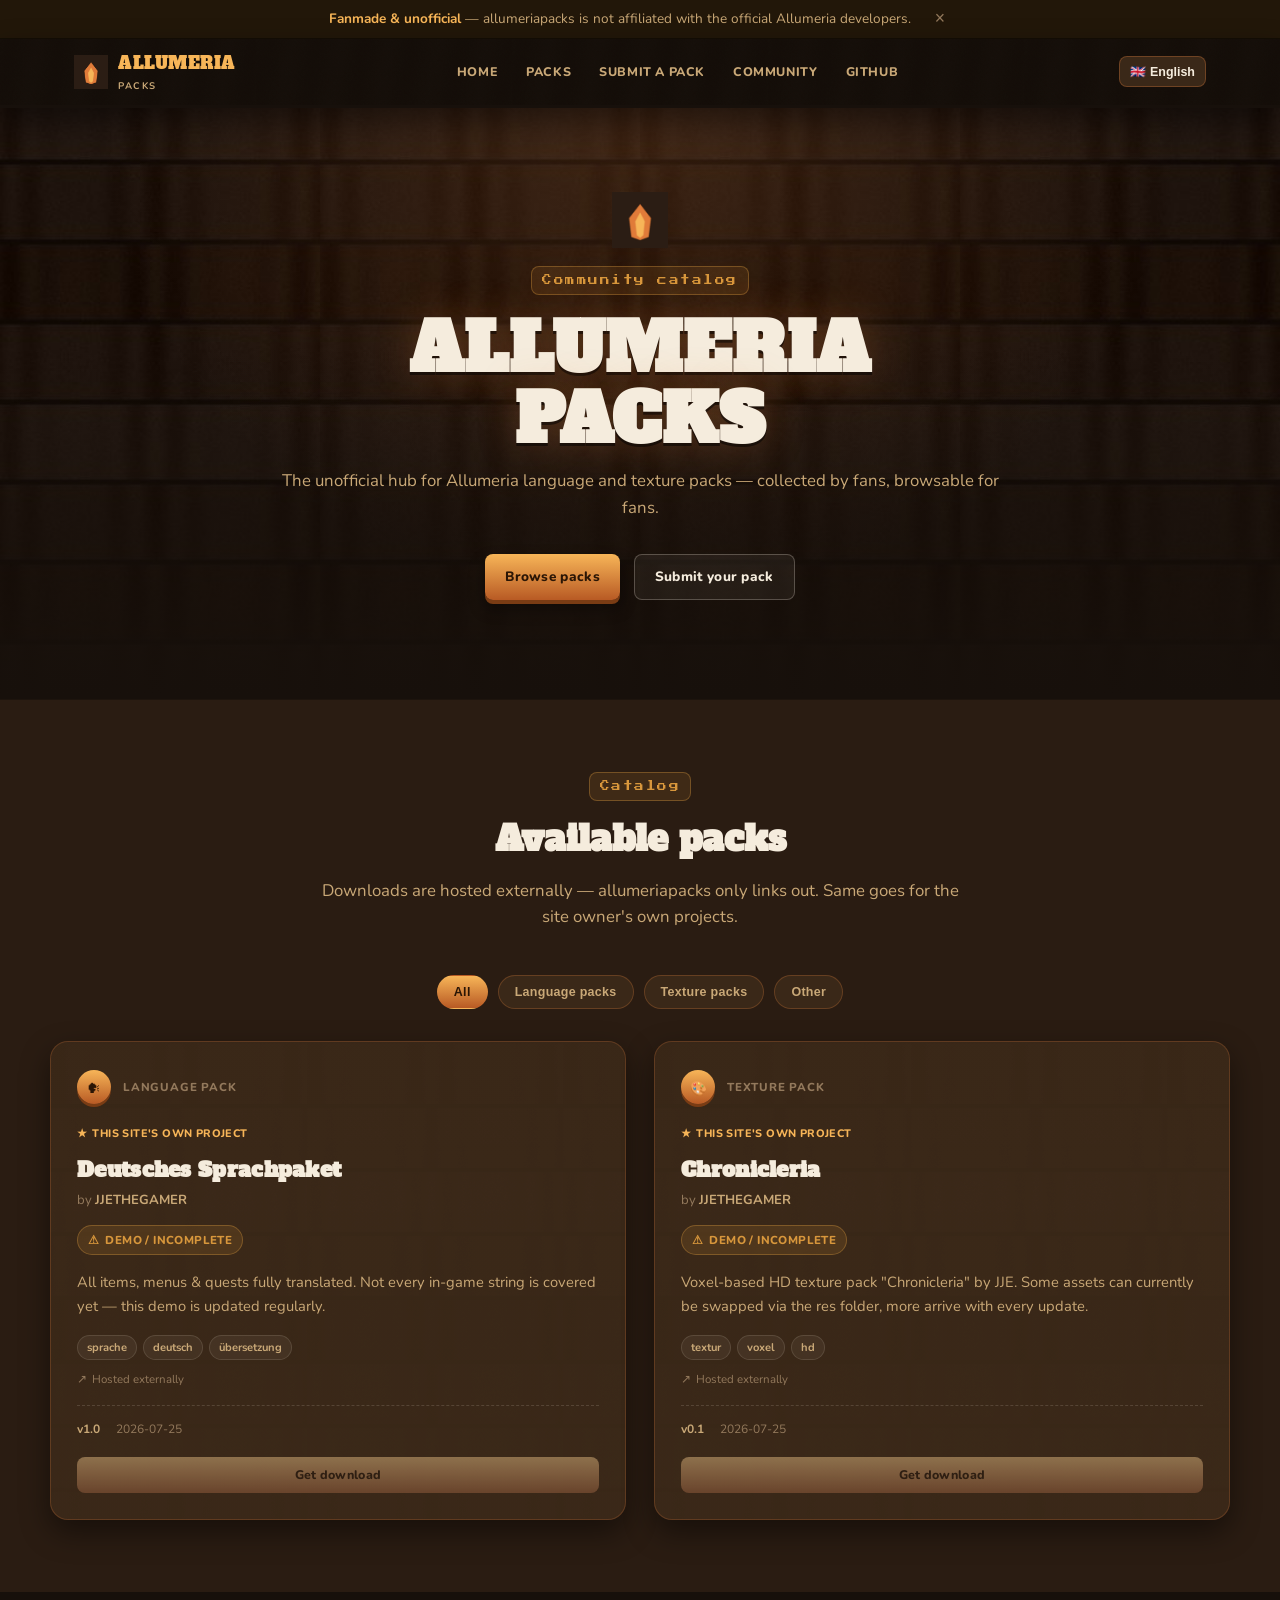
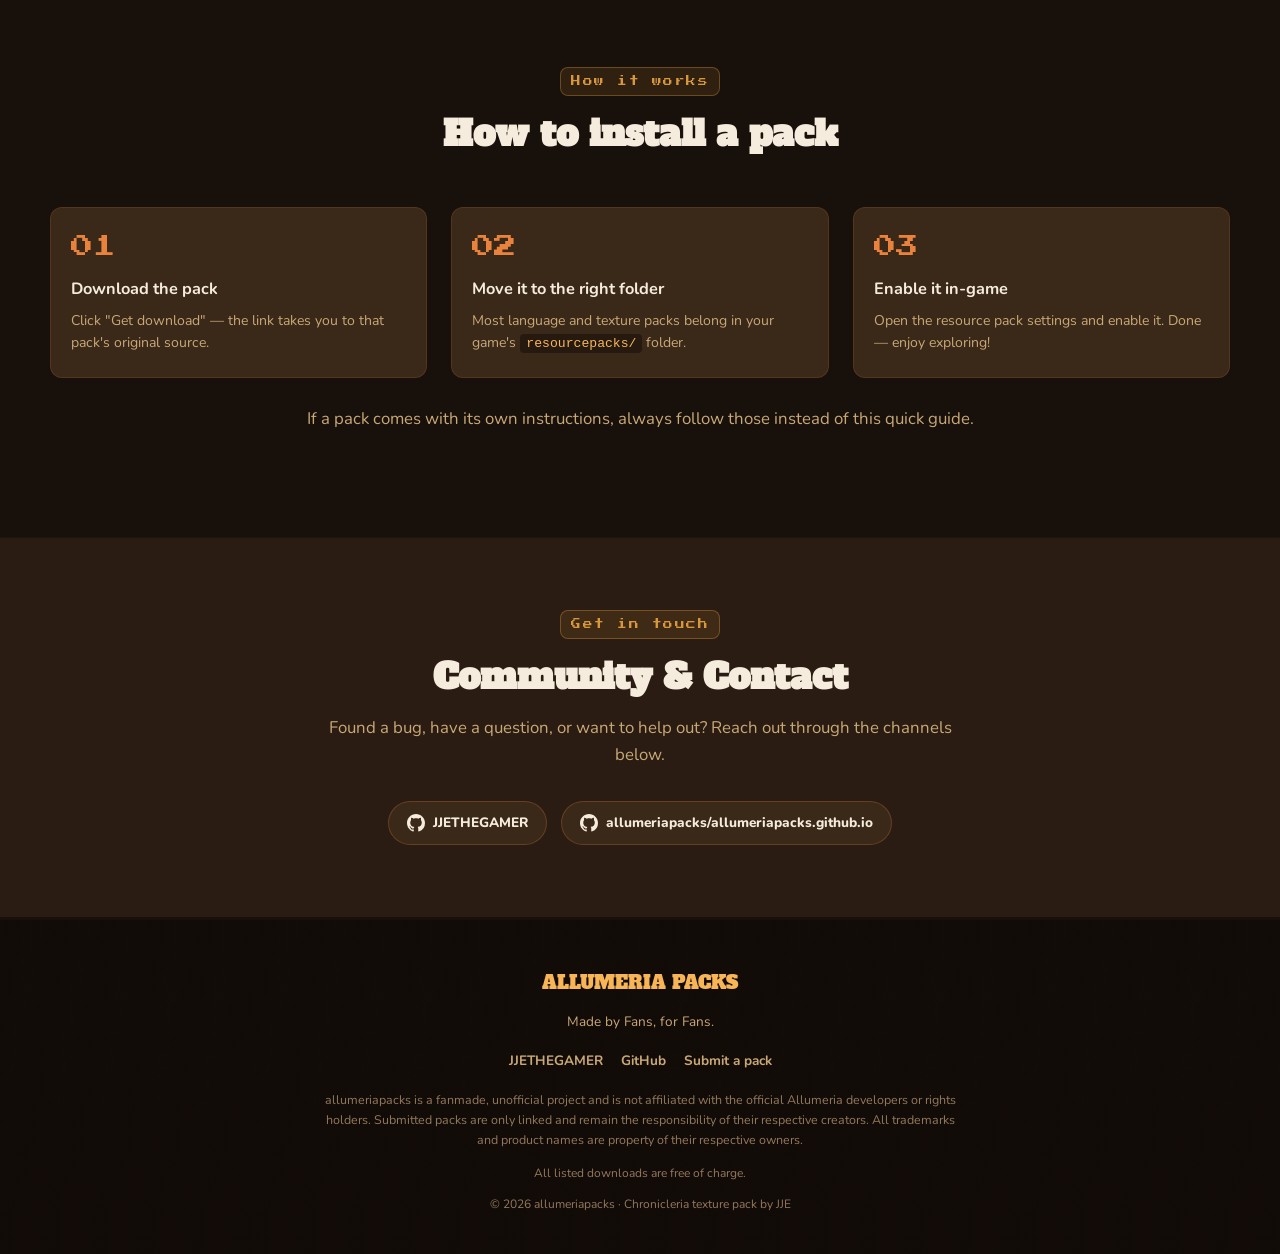
==== commit b4f450d7: "Removed linked" ====
--- a/index.html
+++ b/index.html
@@ -196,7 +196,6 @@
   <p class="site-footer__tagline" data-i18n="footer.tagline">Made by Fans, for Fans.</p>
   <div class="site-footer__socials">
     <a href="https://github.com/JJETHEGAMER" target="_blank" rel="noopener">JJETHEGAMER</a>
-    <a href="https://instagram.com/justin_jje" target="_blank" rel="noopener">justin_jje</a>
     <a href="https://github.com/allumeriapacks/allumeriapacks.github.io" target="_blank" rel="noopener">GitHub</a>
     <a href="submit.html" data-i18n="nav.submit">Pack einreichen</a>
   </div>
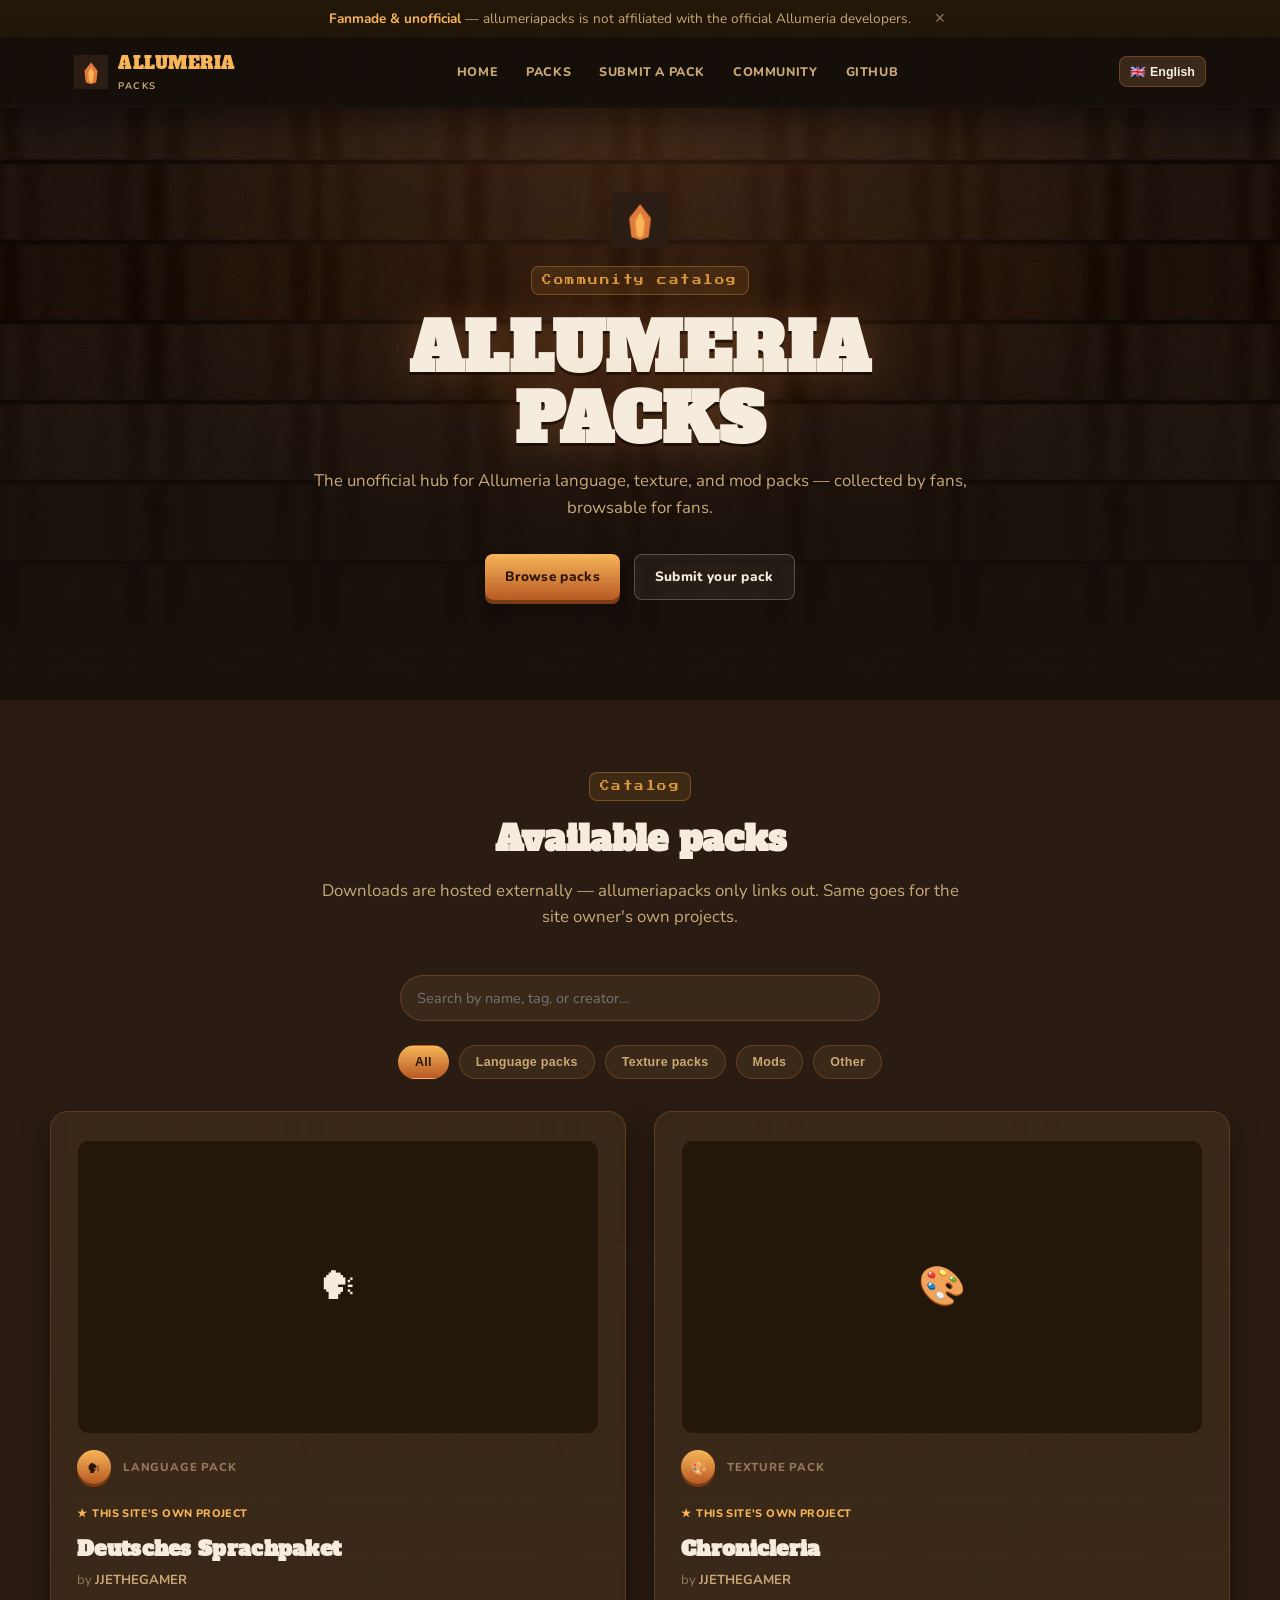
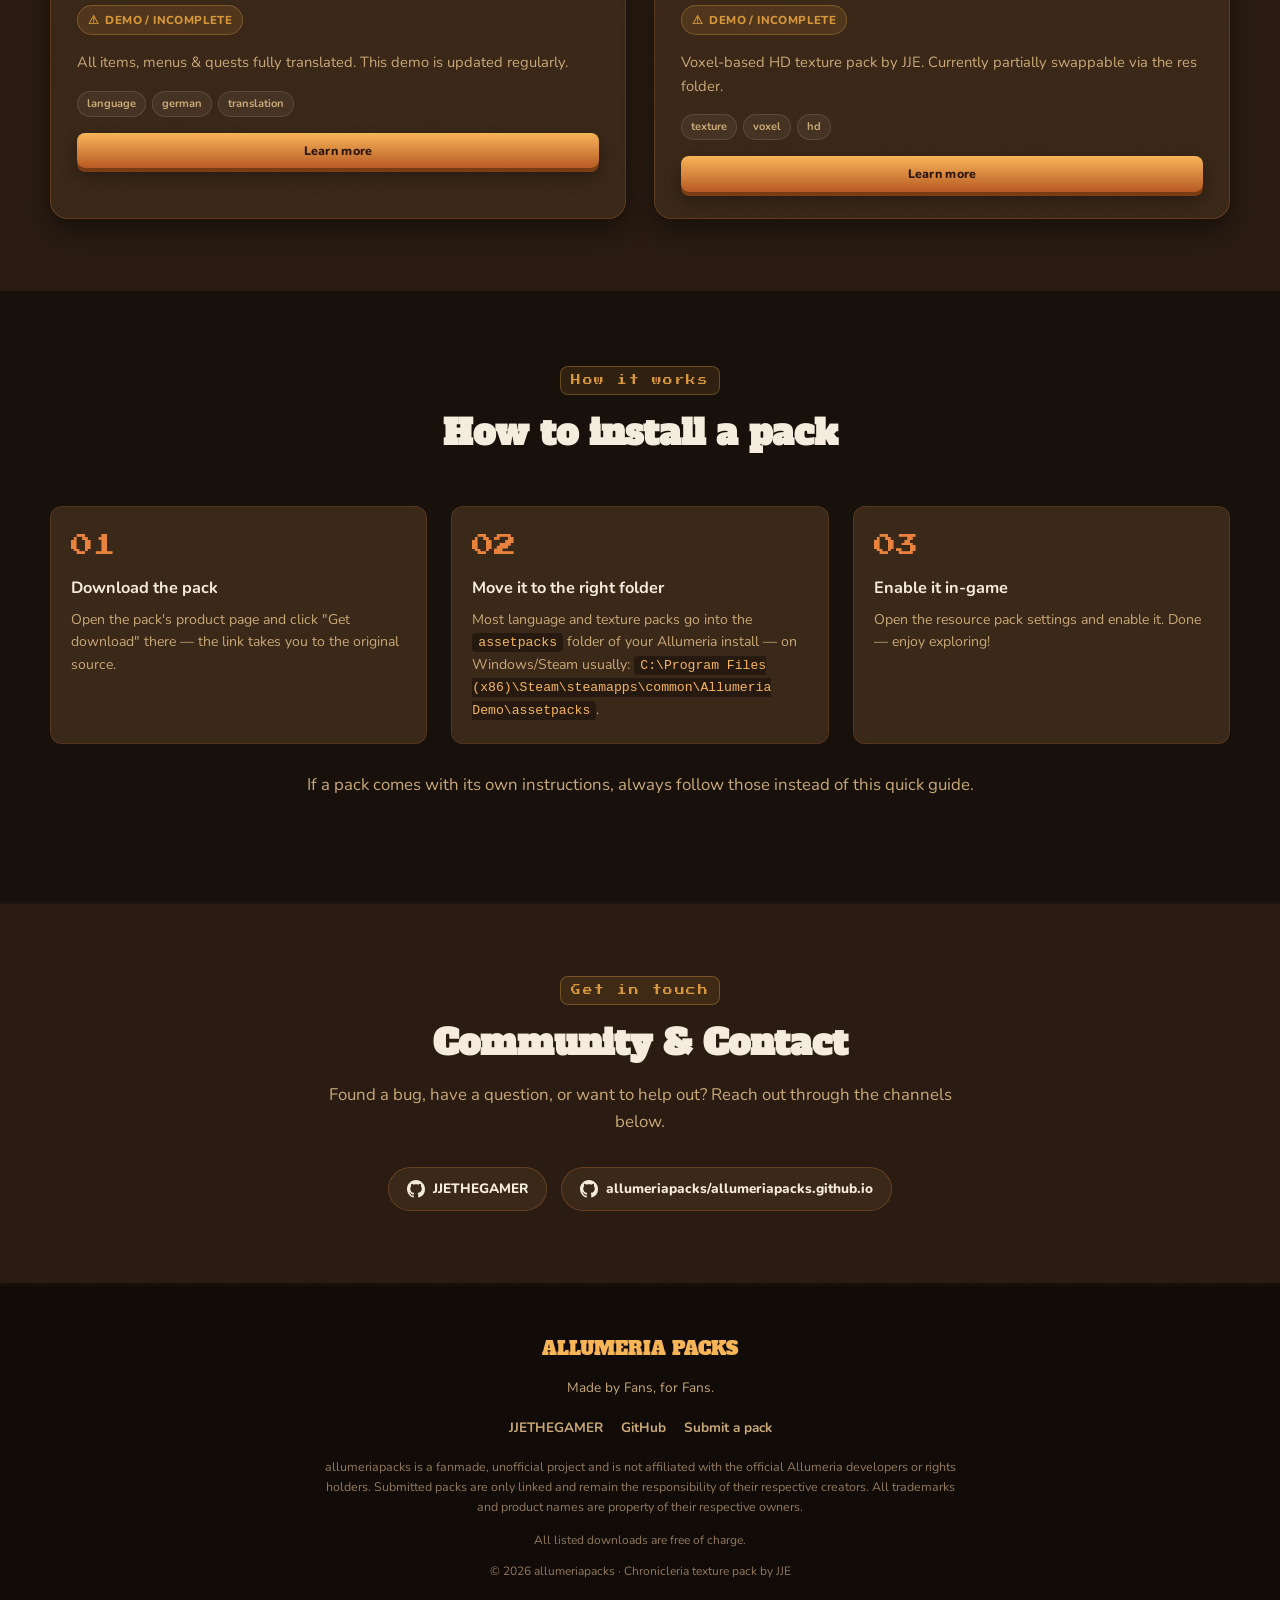
==== commit c8f08958: "V2 reworked and added final features" ====
--- a/index.html
+++ b/index.html
@@ -5,9 +5,9 @@
 <meta name="viewport" content="width=device-width, initial-scale=1">
 
 <!-- ============================= SEO ============================= -->
-<title>allumeriapacks – Sammelstelle für Sprach- & Texturepakete zu Allumeria</title>
-<meta name="description" content="Inoffizielle, fanmade Sammelstelle für Allumeria: Sprachpakete, Texturepakete & mehr von der Community. Kostenlos, durchsuchbar und offen für eigene Einreichungen.">
-<meta name="keywords" content="Allumeria, Allumeria Packs, allumeriapacks, Chronicleria, Sprachpaket, Texturepaket, Resourcepack, JJETHEGAMER, Fanmade, inoffiziell">
+<title>allumeriapacks – Sammelstelle für Sprach-, Textur- & Mod-Pakete zu Allumeria</title>
+<meta name="description" content="Inoffizielle, fanmade Sammelstelle für Allumeria: Sprachpakete, Texturepakete, Mods & mehr von der Community. Kostenlos, durchsuchbar und offen für eigene Einreichungen.">
+<meta name="keywords" content="Allumeria, Allumeria Packs, allumeriapacks, Chronicleria, Sprachpaket, Texturepaket, Mod, Resourcepack, JJETHEGAMER, Fanmade, inoffiziell">
 <meta name="author" content="JJETHEGAMER">
 <meta name="robots" content="index, follow">
 <link rel="canonical" href="https://allumeriapacks.github.io/">
@@ -16,8 +16,8 @@
 <!-- Open Graph -->
 <meta property="og:type" content="website">
 <meta property="og:site_name" content="allumeriapacks">
-<meta property="og:title" content="allumeriapacks – Sammelstelle für Sprach- & Texturepakete zu Allumeria">
-<meta property="og:description" content="Inoffizielle, fanmade Sammelstelle für Allumeria: Sprachpakete, Texturepakete & mehr von der Community.">
+<meta property="og:title" content="allumeriapacks – Sammelstelle für Sprach-, Textur- & Mod-Pakete zu Allumeria">
+<meta property="og:description" content="Inoffizielle, fanmade Sammelstelle für Allumeria: Sprachpakete, Texturepakete, Mods & mehr von der Community.">
 <meta property="og:url" content="https://allumeriapacks.github.io/">
 <meta property="og:image" content="https://allumeriapacks.github.io/assets/img/og-image.png">
 <meta property="og:locale" content="de_DE">
@@ -28,8 +28,8 @@
 
 <!-- Twitter -->
 <meta name="twitter:card" content="summary_large_image">
-<meta name="twitter:title" content="allumeriapacks – Sammelstelle für Sprach- & Texturepakete zu Allumeria">
-<meta name="twitter:description" content="Inoffizielle, fanmade Sammelstelle für Allumeria: Sprachpakete, Texturepakete & mehr von der Community.">
+<meta name="twitter:title" content="allumeriapacks – Sammelstelle für Sprach-, Textur- & Mod-Pakete zu Allumeria">
+<meta name="twitter:description" content="Inoffizielle, fanmade Sammelstelle für Allumeria: Sprachpakete, Texturepakete, Mods & mehr von der Community.">
 <meta name="twitter:image" content="https://allumeriapacks.github.io/assets/img/og-image.png">
 
 <!-- Icons -->
@@ -52,7 +52,7 @@
   "@type": "WebSite",
   "name": "allumeriapacks",
   "url": "https://allumeriapacks.github.io/",
-  "description": "Inoffizielle, fanmade Sammelstelle für Allumeria: Sprachpakete, Texturepakete & mehr von der Community.",
+  "description": "Inoffizielle, fanmade Sammelstelle für Allumeria: Sprachpakete, Texturepakete, Mods & mehr von der Community.",
   "inLanguage": ["de", "en", "pl", "ru", "uk"],
   "publisher": {
     "@type": "Person",
@@ -68,7 +68,7 @@
 <div class="disclaimer-banner" id="disclaimer-banner">
   <div class="disclaimer-banner__inner">
     <span data-i18n-html="banner.text"></span>
-    <button class="dismiss" type="button" aria-label="Banner schließen" data-i18n-aria="banner.dismiss">&times;</button>
+    <button class="dismiss" type="button" data-i18n-aria="banner.dismiss">&times;</button>
   </div>
 </div>
 
@@ -106,7 +106,7 @@
     <span class="eyebrow" data-i18n="hero.eyebrow">Community-Katalog</span>
     <h1 data-i18n="hero.title">ALLUMERIA PACKS</h1>
     <p class="hero__subtitle" data-i18n="hero.subtitle">
-      Die inoffizielle Sammelstelle für Sprach- und Texturepakete zu Allumeria — von Fans zusammengetragen, für Fans durchsuchbar.
+      Die inoffizielle Sammelstelle für Sprach-, Textur- und Mod-Pakete zu Allumeria — von Fans zusammengetragen, für Fans durchsuchbar.
     </p>
     <div class="hero__actions">
       <a class="btn btn--primary" href="#catalog" data-i18n="hero.cta_primary">Packs durchsuchen</a>
@@ -125,10 +125,17 @@
     </p>
   </div>
 
+  <div class="search-bar">
+    <label class="visually-hidden" for="pack-search" data-i18n="search.placeholder">Suche nach Name, Tag oder Ersteller…</label>
+    <input type="search" id="pack-search" data-i18n-placeholder="search.placeholder" placeholder="Suche nach Name, Tag oder Ersteller…" autocomplete="off">
+    <button type="button" class="search-bar__clear" id="search-clear" data-i18n-aria="search.clear" aria-label="Suche zurücksetzen">&times;</button>
+  </div>
+
   <div class="filter-bar" id="filter-bar" role="group" aria-label="Nach Typ filtern">
     <button class="filter-chip" data-filter="all" aria-pressed="true" data-i18n="filter.all">Alle</button>
     <button class="filter-chip" data-filter="language" aria-pressed="false" data-i18n="filter.language">Sprachpakete</button>
     <button class="filter-chip" data-filter="texture" aria-pressed="false" data-i18n="filter.texture">Texturepakete</button>
+    <button class="filter-chip" data-filter="mod" aria-pressed="false" data-i18n="filter.mod">Mods</button>
     <button class="filter-chip" data-filter="other" aria-pressed="false" data-i18n="filter.other">Sonstiges</button>
   </div>
 
@@ -136,7 +143,7 @@
 
   <div class="empty-state" id="pack-empty" hidden>
     <h3>Noch keine Packs in dieser Kategorie</h3>
-    <p>Sei die erste Person, die hier ein Pack einreicht!</p>
+    <p class="empty-text">Sei die erste Person, die hier ein Pack einreicht!</p>
     <p style="margin-top:18px;"><a class="btn btn--primary btn--sm" href="submit.html" data-i18n="hero.cta_secondary">Eigenes Pack einreichen</a></p>
   </div>
 </section>
@@ -151,12 +158,12 @@
     <div class="install-step">
       <span class="install-step__num">01</span>
       <h3 data-i18n="install.step1_title">Pack herunterladen</h3>
-      <p data-i18n="install.step1_text">Klick auf „Zum Download“ — der Link führt zur Originalquelle des jeweiligen Packs.</p>
+      <p data-i18n="install.step1_text">Öffne die Produktseite des Packs und klick dort auf „Zum Download“ — der Link führt zur Originalquelle.</p>
     </div>
     <div class="install-step">
       <span class="install-step__num">02</span>
       <h3 data-i18n="install.step2_title">In den richtigen Ordner legen</h3>
-      <p data-i18n-html="install.step2_text">Die meisten Sprach- und Texturepakete gehören in den <code>resourcepacks/</code>-Ordner deines Spiels.</p>
+      <p data-i18n-html="install.step2_text">Die meisten Sprach- und Texturepakete gehören in den Ordner <code>assetpacks</code> deiner Allumeria-Installation — unter Windows/Steam meist: <code>C:\Program Files (x86)\Steam\steamapps\common\Allumeria Demo\assetpacks</code>.</p>
     </div>
     <div class="install-step">
       <span class="install-step__num">03</span>
--- a/assets/css/style.css
+++ b/assets/css/style.css
@@ -795,6 +795,24 @@
   border-color: var(--accent);
 }
 .form-field textarea { resize: vertical; min-height: 90px; }
+.form-field__counter {
+  display: block;
+  text-align: right;
+  font-size: 0.72rem;
+  color: var(--text-faint);
+  margin-top: 4px;
+}
+.form-field__counter.limit-near { color: var(--demo); }
+.form-field__counter.limit-over { color: #e05c4c; font-weight: 800; }
+.form-field__hint {
+  font-size: 0.75rem;
+  color: var(--text-faint);
+  margin: 6px 0 0;
+}
+.form-field__group {
+  display: grid;
+  gap: 8px;
+}
 .form-field--checkbox {
   display: flex;
   align-items: flex-start;
@@ -817,6 +835,168 @@
   color: var(--text-muted);
 }
 .form-alt a { color: var(--accent-light); font-weight: 800; }
+
+/* =========================================================
+   Search bar
+   ========================================================= */
+.search-bar {
+  max-width: 480px;
+  margin: 0 auto 24px;
+  position: relative;
+}
+.search-bar input {
+  width: 100%;
+  background: var(--bg-card);
+  border: 1px solid rgba(232, 130, 60, 0.25);
+  color: var(--text-cream);
+  padding: 12px 40px 12px 16px;
+  border-radius: 30px;
+  font-family: var(--font-body);
+  font-size: 0.9rem;
+}
+.search-bar input:focus { outline: 2px solid var(--accent); border-color: var(--accent); }
+.search-bar__clear {
+  position: absolute;
+  right: 6px;
+  top: 50%;
+  transform: translateY(-50%);
+  background: none;
+  border: none;
+  color: var(--text-faint);
+  font-size: 1.1rem;
+  cursor: pointer;
+  padding: 6px 10px;
+  display: none;
+}
+.search-bar__clear.show { display: block; }
+.search-bar__clear:hover { color: var(--accent-light); }
+
+/* =========================================================
+   Card thumbnail
+   ========================================================= */
+.pack-card__thumb {
+  width: 100%;
+  aspect-ratio: 16 / 9;
+  border-radius: var(--radius-md);
+  margin-bottom: 16px;
+  object-fit: cover;
+  background: var(--bg-panel-2);
+  border: 1px solid rgba(232, 130, 60, 0.15);
+}
+.pack-card__thumb-fallback {
+  width: 100%;
+  aspect-ratio: 16 / 9;
+  border-radius: var(--radius-md);
+  margin-bottom: 16px;
+  background: var(--bg-panel-2);
+  border: 1px solid rgba(232, 130, 60, 0.15);
+  display: flex;
+  align-items: center;
+  justify-content: center;
+  font-size: 2.4rem;
+}
+
+/* =========================================================
+   Product / detail page
+   ========================================================= */
+.detail-back {
+  display: inline-flex;
+  align-items: center;
+  gap: 6px;
+  color: var(--text-muted);
+  font-weight: 800;
+  font-size: 0.82rem;
+  margin-bottom: 24px;
+}
+.detail-back:hover { color: var(--accent-light); }
+.detail-back::before { content: "\2190"; }
+
+.detail-header {
+  display: grid;
+  grid-template-columns: 220px 1fr;
+  gap: 28px;
+  max-width: var(--container);
+  margin: 0 auto 40px;
+  align-items: start;
+}
+.detail-header__thumb {
+  width: 100%;
+  aspect-ratio: 1 / 1;
+  object-fit: cover;
+  border-radius: var(--radius-lg);
+  border: 1px solid rgba(232, 130, 60, 0.25);
+  box-shadow: var(--shadow-panel);
+}
+.detail-header__thumb-fallback {
+  width: 100%;
+  aspect-ratio: 1 / 1;
+  border-radius: var(--radius-lg);
+  border: 1px solid rgba(232, 130, 60, 0.25);
+  background: var(--bg-panel-2);
+  display: flex;
+  align-items: center;
+  justify-content: center;
+  font-size: 4rem;
+}
+.detail-header__title { font-family: var(--font-display); font-size: clamp(1.6rem, 4vw, 2.4rem); margin: 0 0 6px; }
+.detail-header__sub { color: var(--text-muted); font-size: 0.9rem; margin: 0 0 14px; }
+.detail-header__badges { display: flex; gap: 10px; flex-wrap: wrap; margin-bottom: 14px; }
+.detail-header__actions { display: flex; gap: 12px; flex-wrap: wrap; margin-top: 18px; }
+
+.detail-grid {
+  max-width: var(--container);
+  margin: 0 auto;
+  display: grid;
+  grid-template-columns: 2fr 1fr;
+  gap: 32px;
+}
+.detail-main h2 {
+  font-family: var(--font-display);
+  font-size: 1.2rem;
+  color: var(--text-cream);
+  margin: 32px 0 14px;
+}
+.detail-main h2:first-child { margin-top: 0; }
+.detail-main p { color: var(--text-muted); font-size: 0.95rem; white-space: pre-line; }
+
+.detail-gallery {
+  display: grid;
+  grid-template-columns: repeat(auto-fit, minmax(140px, 1fr));
+  gap: 12px;
+  margin-bottom: 10px;
+}
+.detail-gallery img {
+  width: 100%;
+  aspect-ratio: 4 / 3;
+  object-fit: cover;
+  border-radius: var(--radius-sm);
+  border: 1px solid rgba(232, 130, 60, 0.2);
+}
+
+.detail-side {
+  background: var(--bg-card);
+  border: 1px solid rgba(232, 130, 60, 0.18);
+  border-radius: var(--radius-lg);
+  padding: 22px;
+  height: fit-content;
+}
+.detail-side dl { margin: 0; }
+.detail-side dt { font-size: 0.72rem; text-transform: uppercase; letter-spacing: 0.5px; color: var(--text-faint); margin-top: 14px; }
+.detail-side dt:first-child { margin-top: 0; }
+.detail-side dd { margin: 3px 0 0; color: var(--text-cream); font-size: 0.9rem; }
+.detail-side dd a { color: var(--accent-light); font-weight: 700; }
+
+.detail-notfound {
+  max-width: 560px;
+  margin: 60px auto;
+  text-align: center;
+}
+.detail-notfound h1 { font-family: var(--font-display); color: var(--text-cream); }
+
+@media (max-width: 720px) {
+  .detail-header { grid-template-columns: 120px 1fr; }
+  .detail-grid { grid-template-columns: 1fr; }
+}
 
 /* =========================================================
    Responsive
